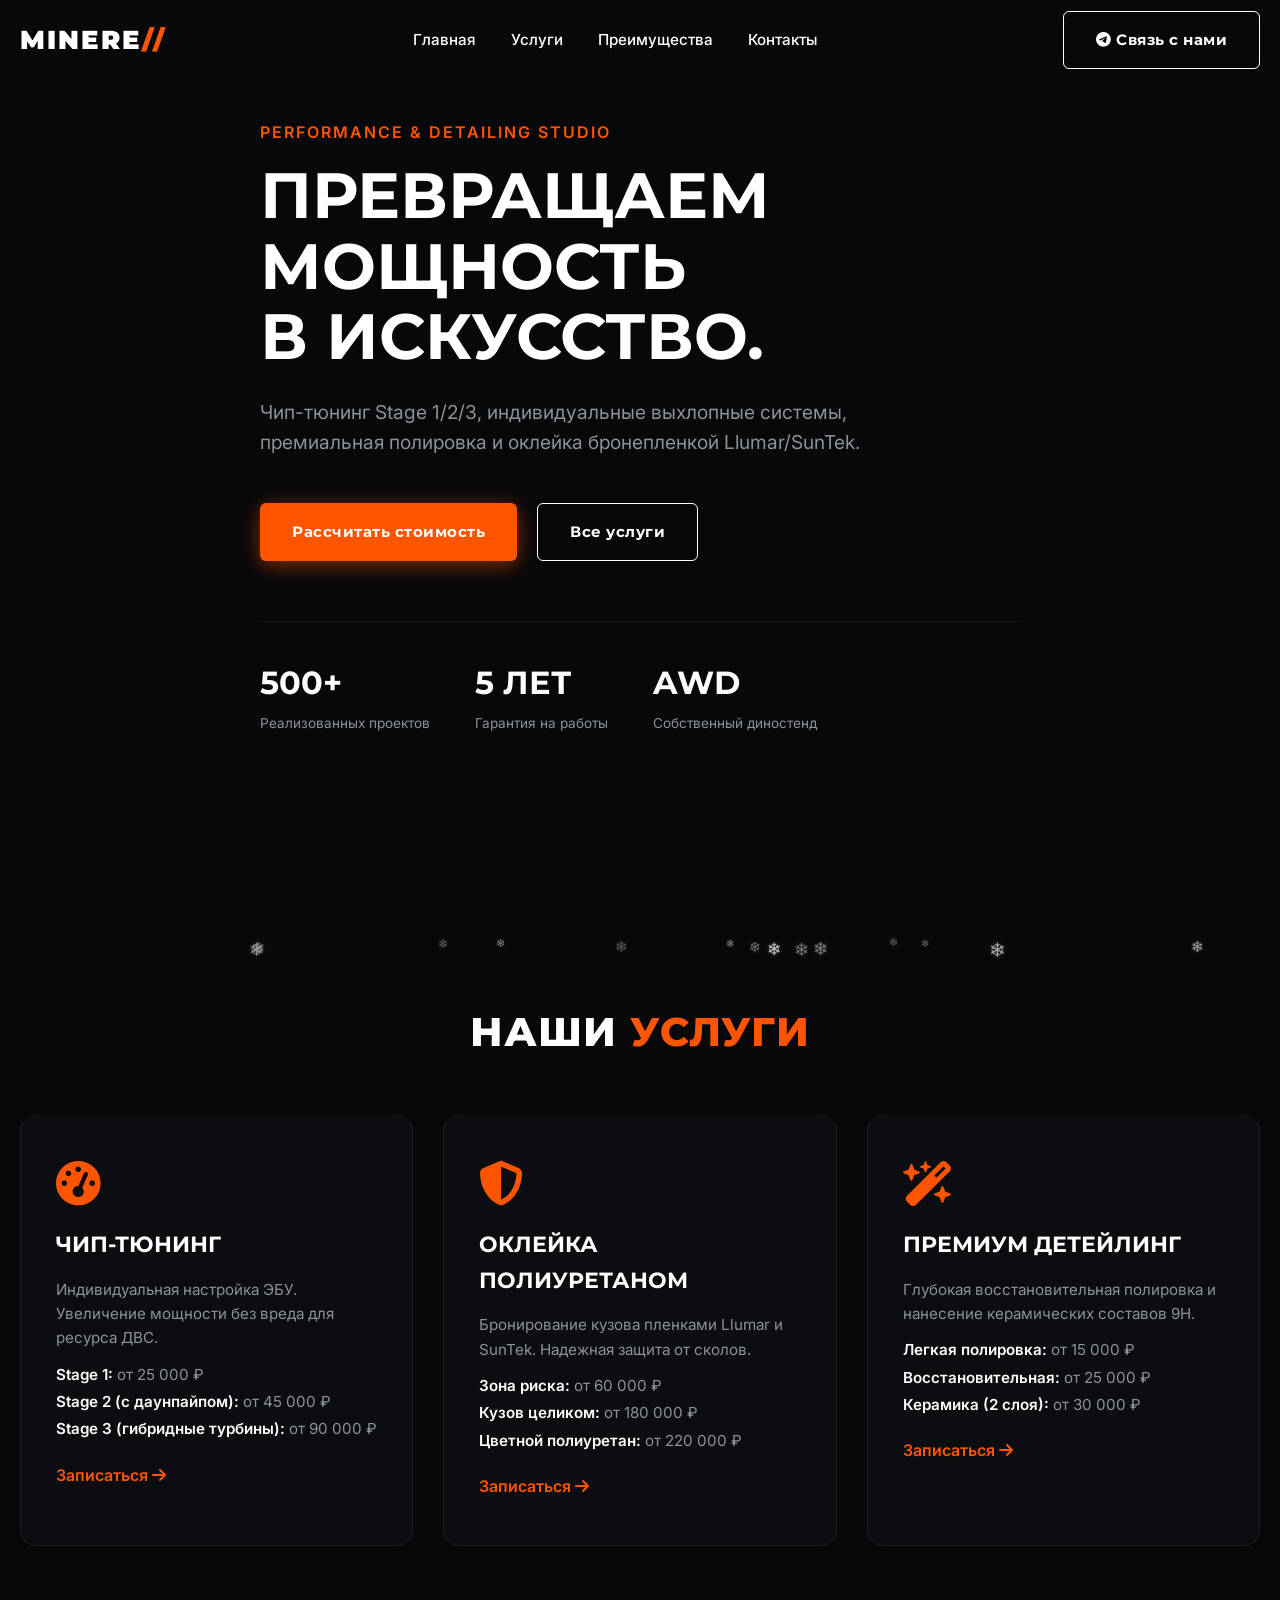
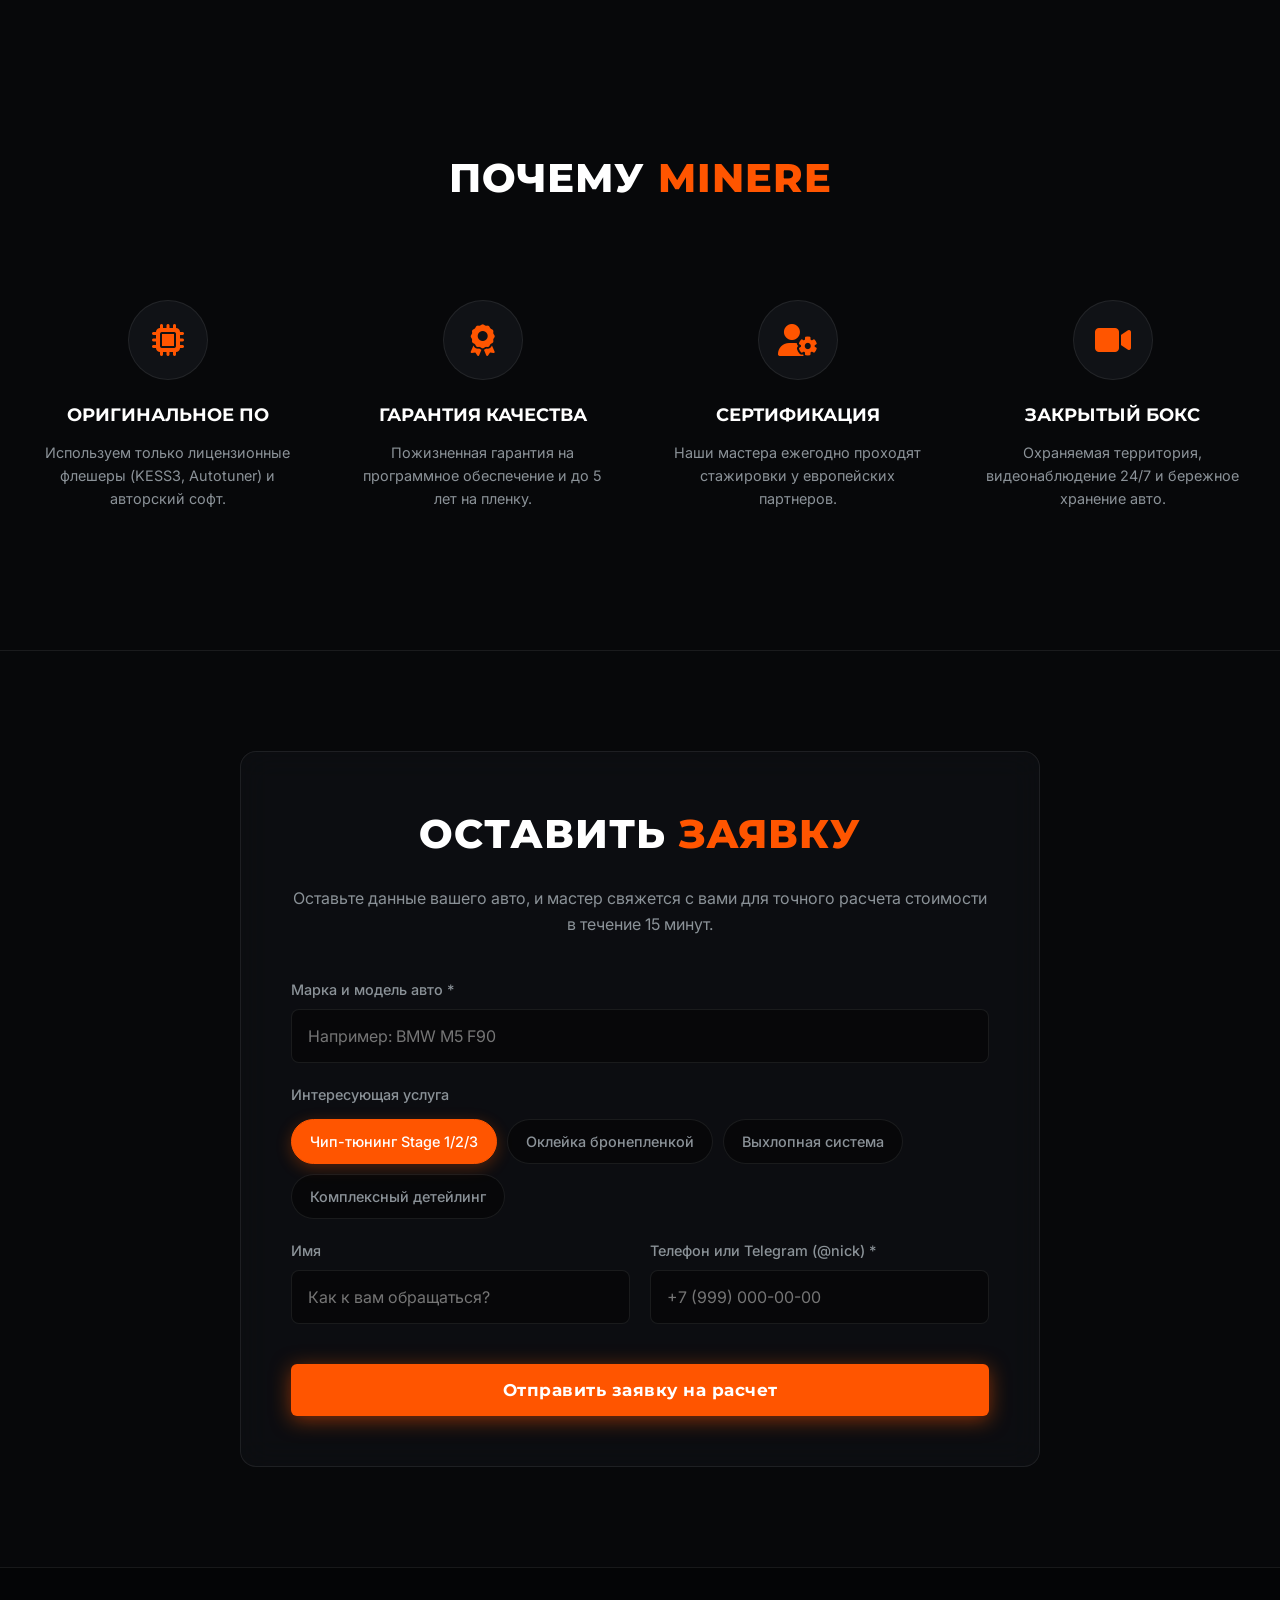
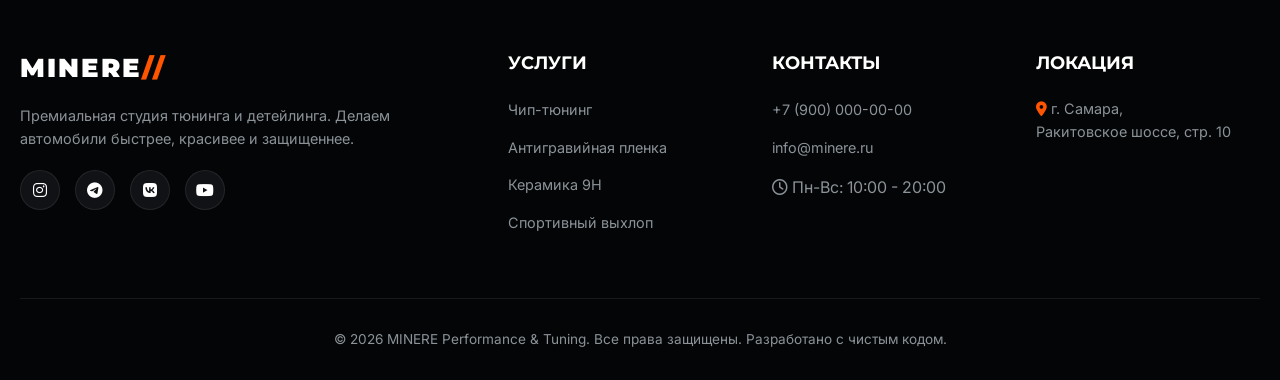
==== index.html @ 82150773 "Add files via upload" ====
<!DOCTYPE html>
<html lang="ru">
<head>
    <meta charset="UTF-8">
    <meta name="viewport" content="width=device-width, initial-scale=1.0">
    <title>MINERE | Performance & Tuning</title>
    
    <link rel="preconnect" href="https://fonts.googleapis.com">
    <link rel="preconnect" href="https://fonts.gstatic.com" crossorigin>
    <link href="https://fonts.googleapis.com/css2?family=Inter:wght@300;400;500;600&family=Montserrat:wght@700;800;900&display=swap" rel="stylesheet">
    <link rel="stylesheet" href="https://cdnjs.cloudflare.com/ajax/libs/font-awesome/6.4.0/css/all.min.css">
    
    <link rel="stylesheet" href="style.css">
</head>
<body>

    <header id="header">
        <div class="container nav-container">
            <a href="osnova.html" class="logo">MINERE<span>//</span></a>
            <nav>
                <ul class="nav-links" id="nav-links">
    <li><a href="osnova.html">Главная</a></li>
    <li><a href="services.html">Услуги</a></li>
    <li><a href="advantages.html">Преимущества</a></li>
    <li><a href="contacts.html">Контакты</a></li>
</ul>
            </nav>
            <div class="header-actions">
                <a href="#booking" class="btn btn-outline"><i class="fa-brands fa-telegram"></i> &nbsp;Связь с нами</a>
                <i class="fa-solid fa-bars burger-menu" id="burger-menu"></i>
            </div>
        </div>
    </header>

    <main>
        <section class="hero" id="hero">
            <div class="container hero-content">
                <span class="hero-subtitle reveal">Performance & Detailing Studio</span>
                <h1 class="reveal" style="transition-delay: 0.1s;">Превращаем мощность<br>в <span>искусство</span>.</h1>
                <p class="reveal" style="transition-delay: 0.2s;">Чип-тюнинг Stage 1/2/3, индивидуальные выхлопные системы, премиальная полировка и оклейка бронепленкой Llumar/SunTek.</p>
                
                <div class="hero-buttons reveal" style="transition-delay: 0.3s;">
                    <a href="#booking" class="btn btn-primary">Рассчитать стоимость</a>
                    <a href="services.html" class="btn btn-outline">Все услуги</a>
                </div>

                <div class="hero-stats reveal" style="transition-delay: 0.4s;">
                    <div class="stat-item">
                        <h4>500+</h4>
                        <p>Реализованных проектов</p>
                    </div>
                    <div class="stat-item">
                        <h4>5 лет</h4>
                        <p>Гарантия на работы</p>
                    </div>
                    <div class="stat-item">
                        <h4>AWD</h4>
                        <p>Собственный диностенд</p>
                    </div>
                </div>
            </div>
        </section>

        <section class="section-padding" id="services">
            <div class="container">
                <h2 class="section-title reveal">Наши <span>Услуги</span></h2>
                
                <div class="services-grid">
                    <div class="service-card glass reveal">
                        <i class="fa-solid fa-gauge-high service-icon"></i>
                        <h3>Чип-Тюнинг</h3>
                        <p style="margin-bottom: 10px;">Индивидуальная настройка ЭБУ. Увеличение мощности без вреда для ресурса ДВС.</p>
                        <ul class="price-list">
                            <li><span>Stage 1:</span> от 25 000 ₽</li>
                            <li><span>Stage 2 (с даунпайпом):</span> от 45 000 ₽</li>
                            <li><span>Stage 3 (гибридные турбины):</span> от 90 000 ₽</li>
                        </ul>
                        <a href="#booking" class="service-link">Записаться <i class="fa-solid fa-arrow-right"></i></a>
                    </div>
                    
                    <div class="service-card glass reveal" style="transition-delay: 0.1s;">
                        <i class="fa-solid fa-shield-halved service-icon"></i>
                        <h3>Оклейка Полиуретаном</h3>
                        <p style="margin-bottom: 10px;">Бронирование кузова пленками Llumar и SunTek. Надежная защита от сколов.</p>
                        <ul class="price-list">
                            <li><span>Зона риска:</span> от 60 000 ₽</li>
                            <li><span>Кузов целиком:</span> от 180 000 ₽</li>
                            <li><span>Цветной полиуретан:</span> от 220 000 ₽</li>
                        </ul>
                        <a href="#booking" class="service-link">Записаться <i class="fa-solid fa-arrow-right"></i></a>
                    </div>

                    <div class="service-card glass reveal" style="transition-delay: 0.2s;">
                        <i class="fa-solid fa-wand-magic-sparkles service-icon"></i>
                        <h3>Премиум Детейлинг</h3>
                        <p style="margin-bottom: 10px;">Глубокая восстановительная полировка и нанесение керамических составов 9H.</p>
                        <ul class="price-list">
                            <li><span>Легкая полировка:</span> от 15 000 ₽</li>
                            <li><span>Восстановительная:</span> от 25 000 ₽</li>
                            <li><span>Керамика (2 слоя):</span> от 30 000 ₽</li>
                        </ul>
                        <a href="#booking" class="service-link">Записаться <i class="fa-solid fa-arrow-right"></i></a>
                    </div>
                </div>
            </div>
        </section>

        <section class="section-padding" id="advantages">
            <div class="container">
                <h2 class="section-title reveal">Почему <span>MINERE</span></h2>
                
                <div class="advantages-grid">
                    <div class="adv-card reveal">
                        <div class="adv-icon-wrap"><i class="fa-solid fa-microchip"></i></div>
                        <h4>Оригинальное ПО</h4>
                        <p>Используем только лицензионные флешеры (KESS3, Autotuner) и авторский софт.</p>
                    </div>
                    <div class="adv-card reveal" style="transition-delay: 0.1s;">
                        <div class="adv-icon-wrap"><i class="fa-solid fa-award"></i></div>
                        <h4>Гарантия Качества</h4>
                        <p>Пожизненная гарантия на программное обеспечение и до 5 лет на пленку.</p>
                    </div>
                    <div class="adv-card reveal" style="transition-delay: 0.2s;">
                        <div class="adv-icon-wrap"><i class="fa-solid fa-user-gear"></i></div>
                        <h4>Сертификация</h4>
                        <p>Наши мастера ежегодно проходят стажировки у европейских партнеров.</p>
                    </div>
                    <div class="adv-card reveal" style="transition-delay: 0.3s;">
                        <div class="adv-icon-wrap"><i class="fa-solid fa-video"></i></div>
                        <h4>Закрытый Бокс</h4>
                        <p>Охраняемая территория, видеонаблюдение 24/7 и бережное хранение авто.</p>
                    </div>
                </div>
            </div>
        </section>

        <!-- ФОРМА С ИНТЕГРАЦИЕЙ ТГ -->
        <section class="section-padding form-section" id="booking">
            <div class="container">
                <div class="form-wrapper glass reveal">
                    <h2 class="section-title" style="margin-bottom: 20px;">Оставить <span>Заявку</span></h2>
                    <p style="text-align: center; color: var(--text-muted); margin-bottom: 40px;">Оставьте данные вашего авто, и мастер свяжется с вами для точного расчета стоимости в течение 15 минут.</p>
                    
                    <form id="lead-form">
                        <div class="form-grid">
                            <div class="form-group full">
                                <label for="car">Марка и модель авто *</label>
                                <input type="text" id="car" class="form-control" placeholder="Например: BMW M5 F90" required>
                            </div>
                            
                            <div class="form-group full">
                                <label>Интересующая услуга</label>
                                <div class="chips-wrapper">
                                    <label class="chip-label">
                                        <input type="radio" name="service" value="Stage 1/2/3 Чип-тюнинг" checked>
                                        <span class="chip-text">Чип-тюнинг Stage 1/2/3</span>
                                    </label>
                                    <label class="chip-label">
                                        <input type="radio" name="service" value="Оклейка бронепленкой">
                                        <span class="chip-text">Оклейка бронепленкой</span>
                                    </label>
                                    <label class="chip-label">
                                        <input type="radio" name="service" value="Выхлопная система">
                                        <span class="chip-text">Выхлопная система</span>
                                    </label>
                                    <label class="chip-label">
                                        <input type="radio" name="service" value="Комплексный детейлинг">
                                        <span class="chip-text">Комплексный детейлинг</span>
                                    </label>
                                </div>
                            </div>

                            <div class="form-group">
                                <label for="client_name">Имя</label>
                                <input type="text" id="client_name" class="form-control" placeholder="Как к вам обращаться?">
                            </div>

                            <div class="form-group">
                                <label for="contact">Телефон или Telegram (@nick) *</label>
                                <input type="text" id="contact" class="form-control" placeholder="+7 (999) 000-00-00" required>
                            </div>
                        </div>
                        
                        <button type="submit" class="btn btn-primary btn-submit" id="submit-btn">Отправить заявку на расчет</button>
                        
                        <div class="form-success" id="form-success">
                            <i class="fa-solid fa-circle-check"></i> Заявка принята! Мы свяжемся с вами в течение 15 минут.
                        </div>
                        <div class="form-error" id="form-error">
                            <i class="fa-solid fa-triangle-exclamation"></i> Ошибка сети. Попробуйте еще раз.
                        </div>
                    </form>
                </div>
            </div>
        </section>
    </main>

    <footer id="footer">
        <div class="container">
            <div class="footer-grid">
                <div class="footer-col">
                    <a href="osnova.html" class="logo">MINERE<span>//</span></a>
                    <p>Премиальная студия тюнинга и детейлинга. Делаем автомобили быстрее, красивее и защищеннее.</p>
                    <div class="social-links">
                        <a href="#"><i class="fa-brands fa-instagram"></i></a>
                        <a href="#"><i class="fa-brands fa-telegram"></i></a>
                        <a href="#"><i class="fa-brands fa-vk"></i></a>
                        <a href="#"><i class="fa-brands fa-youtube"></i></a>
                    </div>
                </div>
                
                <div class="footer-col">
                    <h4>Услуги</h4>
                    <ul class="footer-links">
                        <li><a href="services.html">Чип-тюнинг</a></li>
                        <li><a href="services.html">Антигравийная пленка</a></li>
                        <li><a href="services.html">Керамика 9H</a></li>
                        <li><a href="services.html">Спортивный выхлоп</a></li>
                    </ul>
                </div>
                
                <div class="footer-col">
                    <h4>Контакты</h4>
                    <ul class="footer-links">
                        <li><a href="tel:+79000000000">+7 (900) 000-00-00</a></li>
                        <li><a href="mailto:info@minere.ru">info@minere.ru</a></li>
                        <li style="color: var(--text-muted); margin-top: 15px;"><i class="fa-regular fa-clock"></i> Пн-Вс: 10:00 - 20:00</li>
                    </ul>
                </div>

                <div class="footer-col">
                    <h4>Локация</h4>
                    <p><i class="fa-solid fa-location-dot" style="color: var(--accent);"></i> г. Самара,<br>Ракитовское шоссе, стр. 10</p>
                </div>
            </div>
            
            <div class="footer-bottom">
                <p>&copy; 2026 MINERE Performance & Tuning. Все права защищены. Разработано с чистым кодом.</p>
            </div>
        </div>
    </footer>

    <script src="script.js"></script>
</body>
</html>
---- style.css ----
/* =========================================
   1. ПЕРЕМЕННЫЕ И БАЗА
   ========================================= */
:root {
    --bg-main: #07080a;
    --bg-card: rgba(15, 17, 21, 0.7);
    --bg-solid: #101216;
    --accent: #ff5500;
    --accent-glow: rgba(255, 85, 0, 0.5);
    --text-light: #ffffff;
    --text-muted: #8b9298;
    --border-glass: rgba(255, 255, 255, 0.08);
    --transition: all 0.3s cubic-bezier(0.25, 0.8, 0.25, 1);
    --radius: 16px;
}

* { margin: 0; padding: 0; box-sizing: border-box; }
html { scroll-behavior: smooth; overflow-x: hidden; }
body {
    font-family: 'Inter', sans-serif;
    background-color: var(--bg-main);
    color: var(--text-light);
    line-height: 1.6;
    overflow-x: hidden;
    position: relative;
}
h1, h2, h3, h4 { font-family: 'Montserrat', sans-serif; text-transform: uppercase; }
a { text-decoration: none; color: inherit; }
ul { list-style: none; }

.container { width: 100%; max-width: 1280px; margin: 0 auto; padding: 0 20px; }
.section-padding { padding: 100px 0; }
.section-title { text-align: center; font-size: 2.5rem; margin-bottom: 50px; font-weight: 800; letter-spacing: 1px; }
.section-title span { color: var(--accent); }
.glass { background: var(--bg-card); backdrop-filter: blur(16px); -webkit-backdrop-filter: blur(16px); border: 1px solid var(--border-glass); border-radius: var(--radius); }

/* =========================================
   2. КНОПКИ
   ========================================= */
.btn {
    display: inline-flex; align-items: center; justify-content: center; padding: 16px 32px;
    font-family: 'Montserrat', sans-serif; font-weight: 700; font-size: 0.95rem;
    border-radius: 6px; cursor: pointer; transition: var(--transition); border: none; letter-spacing: 0.5px; position: relative; z-index: 10;
}
.btn-primary { background-color: var(--accent); color: #fff; box-shadow: 0 4px 20px var(--accent-glow); }
.btn-primary:hover:not(:disabled) { transform: translateY(-2px); box-shadow: 0 8px 25px var(--accent-glow); background-color: #ff6a22; }
.btn-primary:disabled { background: #444; color: #888; cursor: not-allowed; box-shadow: none; transform: none; }
.btn-outline { background: transparent; border: 1px solid var(--text-light); color: var(--text-light); }
.btn-outline:hover { background: rgba(255, 255, 255, 0.1); transform: translateY(-2px); }

/* =========================================
   3. АНИМАЦИИ И СНЕГ
   ========================================= */
.reveal { opacity: 0; transform: translateY(40px); transition: all 0.8s ease-out; }
.reveal.active { opacity: 1; transform: translateY(0); }
.snowflake {
    position: fixed; top: -10px; color: #ffffff; user-select: none; z-index: 9999;
    pointer-events: none; animation: fall linear forwards; text-shadow: 0 0 5px rgba(255, 255, 255, 0.4);
}
@keyframes fall { to { transform: translateY(105vh) rotate(360deg); } }

/* =========================================
   4. ШАПКА
   ========================================= */
header { position: fixed; top: 0; left: 0; width: 100%; z-index: 1000; transition: var(--transition); border-bottom: 1px solid transparent; }
header.scrolled { background: rgba(7, 8, 10, 0.95); backdrop-filter: blur(12px); border-bottom: 1px solid var(--border-glass); padding: 5px 0; }
.nav-container { display: flex; justify-content: space-between; align-items: center; height: 80px; transition: height 0.3s ease; }
header.scrolled .nav-container { height: 65px; }
.logo { font-family: 'Montserrat', sans-serif; font-size: 1.6rem; font-weight: 900; letter-spacing: 2px; }
.logo span { color: var(--accent); }
.nav-links { display: flex; gap: 35px; }
.nav-links a { font-size: 0.95rem; font-weight: 500; transition: color 0.3s ease; }
.nav-links a:hover { color: var(--accent); }
.header-actions { display: flex; align-items: center; gap: 20px; }
.burger-menu { display: none; font-size: 1.6rem; cursor: pointer; color: var(--text-light); }

/* =========================================
   5. ГЛАВНЫЙ ЭКРАН
   ========================================= */
.hero { position: relative; height: 100vh; min-height: 750px; display: flex; align-items: center; background: url('https://images.unsplash.com/photo-1503376780353-7e6692767b70?auto=format&fit=crop&w=1920&q=80') center/cover no-repeat; }
.hero::before { content: ''; position: absolute; top: 0; left: 0; width: 100%; height: 100%; background: linear-gradient(90deg, rgba(7,8,10,0.95) 0%, rgba(7,8,10,0.7) 50%, rgba(7,8,10,0.35) 100%); }
.hero-content { position: relative; z-index: 2; max-width: 800px; }
.hero-subtitle { color: var(--accent); font-weight: 600; letter-spacing: 2px; text-transform: uppercase; margin-bottom: 15px; display: block; }
.hero h1 { font-size: 4rem; line-height: 1.1; margin-bottom: 25px; }
.hero p { font-size: 1.2rem; color: var(--text-muted); margin-bottom: 45px; max-width: 600px; }
.hero-buttons { display: flex; gap: 20px; margin-bottom: 60px; }
.hero-stats { display: flex; gap: 45px; border-top: 1px solid var(--border-glass); padding-top: 35px; }
.stat-item h4 { font-size: 2rem; color: var(--text-light); margin-bottom: 5px; }
.stat-item p { font-size: 0.85rem; color: var(--text-muted); }

/* =========================================
   6. УСЛУГИ
   ========================================= */
.services-grid { display: grid; grid-template-columns: repeat(auto-fit, minmax(320px, 1fr)); gap: 30px; }
.service-card { padding: 45px 35px; transition: var(--transition); border-top: 3px solid transparent; }
.service-card:hover { transform: translateY(-10px); border-top-color: var(--accent); background: rgba(30, 34, 43, 0.85); }
.service-icon { font-size: 2.8rem; color: var(--accent); margin-bottom: 20px; display: inline-block; }
.service-card h3 { font-size: 1.4rem; margin-bottom: 15px; }
.service-card p { color: var(--text-muted); font-size: 0.95rem; }
.price-list { margin-bottom: 20px; color: var(--text-muted); font-size: 0.95rem; line-height: 1.8; }
.price-list span { color: var(--text-light); font-weight: 600; }
.service-link { color: var(--accent); font-weight: 600; transition: var(--transition); }
.service-link:hover { color: #ff6a22; }

/* =========================================
   7. ПРЕИМУЩЕСТВА
   ========================================= */
.advantages-grid { display: grid; grid-template-columns: repeat(4, 1fr); gap: 20px; }
.adv-card { text-align: center; padding: 40px 20px; }
.adv-icon-wrap { width: 80px; height: 80px; background: var(--bg-solid); border: 1px solid var(--border-glass); border-radius: 50%; display: flex; align-items: center; justify-content: center; margin: 0 auto 20px; font-size: 2rem; color: var(--accent); transition: var(--transition); }
.adv-card:hover .adv-icon-wrap { background: var(--accent); color: #fff; transform: scale(1.1); }
.adv-card h4 { font-size: 1.15rem; margin-bottom: 12px; }
.adv-card p { font-size: 0.9rem; color: var(--text-muted); }

/* =========================================
   8. ФОРМА ЗАЯВКИ С ЧИПАМИ УСЛУГ
   ========================================= */
.form-section { position: relative; border-top: 1px solid var(--border-glass); }
.form-wrapper { position: relative; z-index: 2; max-width: 800px; margin: 0 auto; padding: 50px; }
.form-grid { display: grid; grid-template-columns: 1fr 1fr; gap: 20px; margin-bottom: 25px; }
.form-group { display: flex; flex-direction: column; gap: 8px; }
.form-group.full { grid-column: 1 / -1; }
.form-group label { font-size: 0.9rem; color: var(--text-muted); font-weight: 500; }

.form-control {
    background: rgba(0, 0, 0, 0.4); border: 1px solid var(--border-glass); padding: 16px;
    border-radius: 8px; color: var(--text-light); font-family: inherit; font-size: 1rem; transition: var(--transition);
}
.form-control:focus { outline: none; border-color: var(--accent); box-shadow: 0 0 12px rgba(255, 85, 0, 0.2); }

/* Чипы выбора услуг */
.chips-wrapper { display: flex; flex-wrap: wrap; gap: 10px; margin-top: 5px; }
.chip-label { cursor: pointer; }
.chip-label input { display: none; }
.chip-text {
    display: inline-block; padding: 10px 18px; background: rgba(0, 0, 0, 0.4);
    border: 1px solid var(--border-glass); border-radius: 30px; font-size: 0.9rem;
    color: var(--text-muted); transition: var(--transition); user-select: none;
}
.chip-label input:checked + .chip-text {
    background: var(--accent); border-color: var(--accent); color: #fff;
    box-shadow: 0 4px 15px rgba(255, 85, 0, 0.3);
}

.btn-submit { width: 100%; margin-top: 15px; font-size: 1.05rem; }

/* Уведомления */
.form-success, .form-error { display: none; padding: 15px; border-radius: 8px; text-align: center; margin-top: 20px; font-weight: 600; }
.form-success { background: rgba(46, 213, 115, 0.1); border: 1px solid #2ed573; color: #2ed573; }
.form-error { background: rgba(255, 71, 87, 0.1); border: 1px solid #ff4757; color: #ff4757; }

/* =========================================
   9. ПОДВАЛ (FOOTER)
   ========================================= */
footer { background: #040506; padding: 80px 0 30px; border-top: 1px solid var(--border-glass); }
.footer-grid { display: grid; grid-template-columns: 2fr 1fr 1fr 1fr; gap: 40px; margin-bottom: 50px; }
.footer-col p { color: var(--text-muted); margin-top: 15px; font-size: 0.9rem; }
.footer-col h4 { margin-bottom: 20px; font-size: 1.15rem; }
.footer-links li { margin-bottom: 12px; }
.footer-links a { color: var(--text-muted); transition: color 0.3s; font-size: 0.9rem; }
.footer-links a:hover { color: var(--accent); }
.social-links { display: flex; gap: 15px; margin-top: 20px; }
.social-links a { width: 40px; height: 40px; border-radius: 50%; background: var(--bg-solid); border: 1px solid var(--border-glass); display: flex; align-items: center; justify-content: center; color: var(--text-light); transition: var(--transition); }
.social-links a:hover { background: var(--accent); transform: translateY(-3px); }
.footer-bottom { text-align: center; padding-top: 30px; border-top: 1px solid var(--border-glass); color: var(--text-muted); font-size: 0.85rem; }

/* =========================================
   10. МОБИЛЬНАЯ АДАПТАЦИЯ
   ========================================= */
@media (max-width: 1024px) {
    .hero h1 { font-size: 3.2rem; }
    .advantages-grid { grid-template-columns: repeat(2, 1fr); }
    .footer-grid { grid-template-columns: 1fr 1fr; }
}
@media (max-width: 768px) {
    .nav-links, .header-actions .btn { display: none; }
    .burger-menu { display: block; }
    .hero h1 { font-size: 2.3rem; }
    .hero-buttons { flex-direction: column; }
    .hero-stats { flex-direction: column; gap: 20px; border: none; }
    .form-grid { grid-template-columns: 1fr; }
    .form-wrapper { padding: 30px 20px; }
    .footer-grid { grid-template-columns: 1fr; text-align: center; }
    .social-links { justify-content: center; }
}
/* =========================================
   11. СТИЛИ ДЛЯ ВНУТРЕННИХ СТРАНИЦ
   ========================================= */
.inner-page-header {
    padding: 160px 0 30px;
    text-align: center;
}
.inner-page-header h1 {
    font-size: 3rem;
    margin-bottom: 15px;
}
.inner-page-header span {
    color: var(--accent);
}
@media (max-width: 768px) {
    .inner-page-header { padding: 120px 0 20px; }
    .inner-page-header h1 { font-size: 2.2rem; }
}
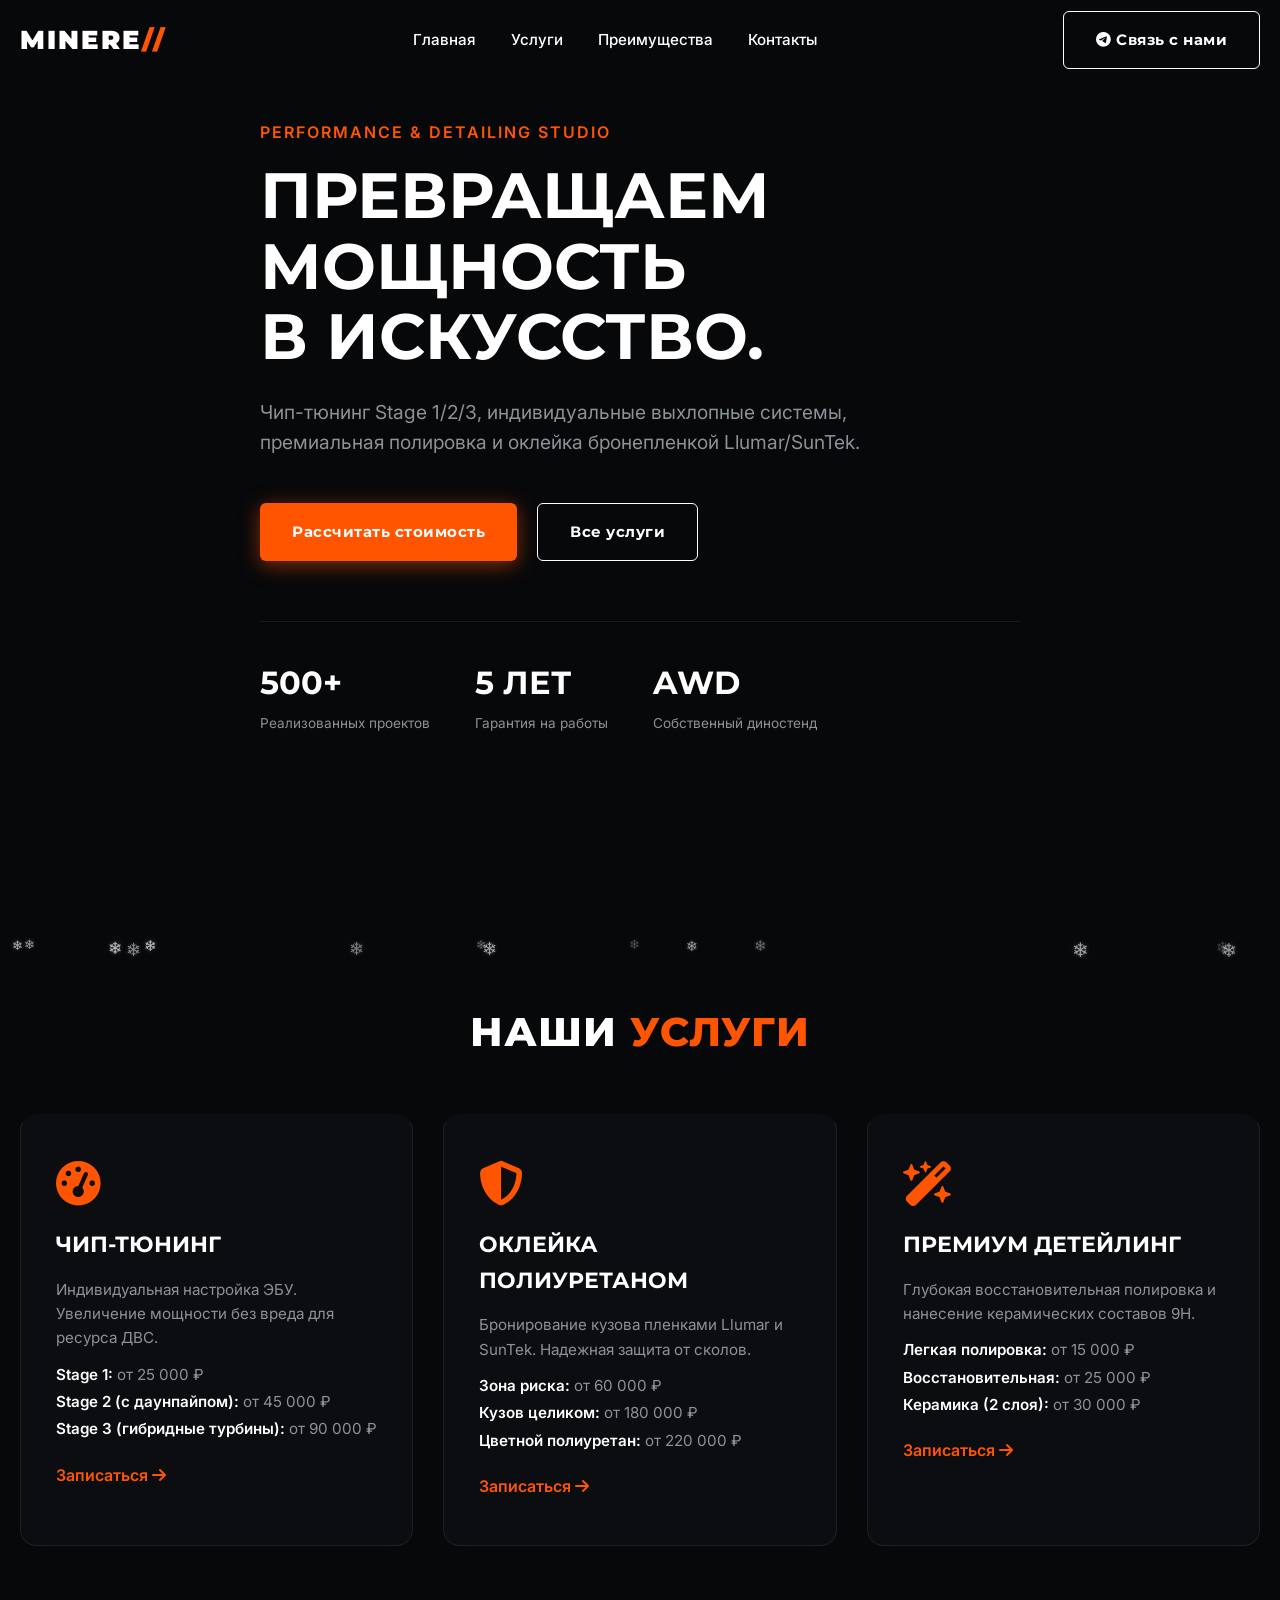
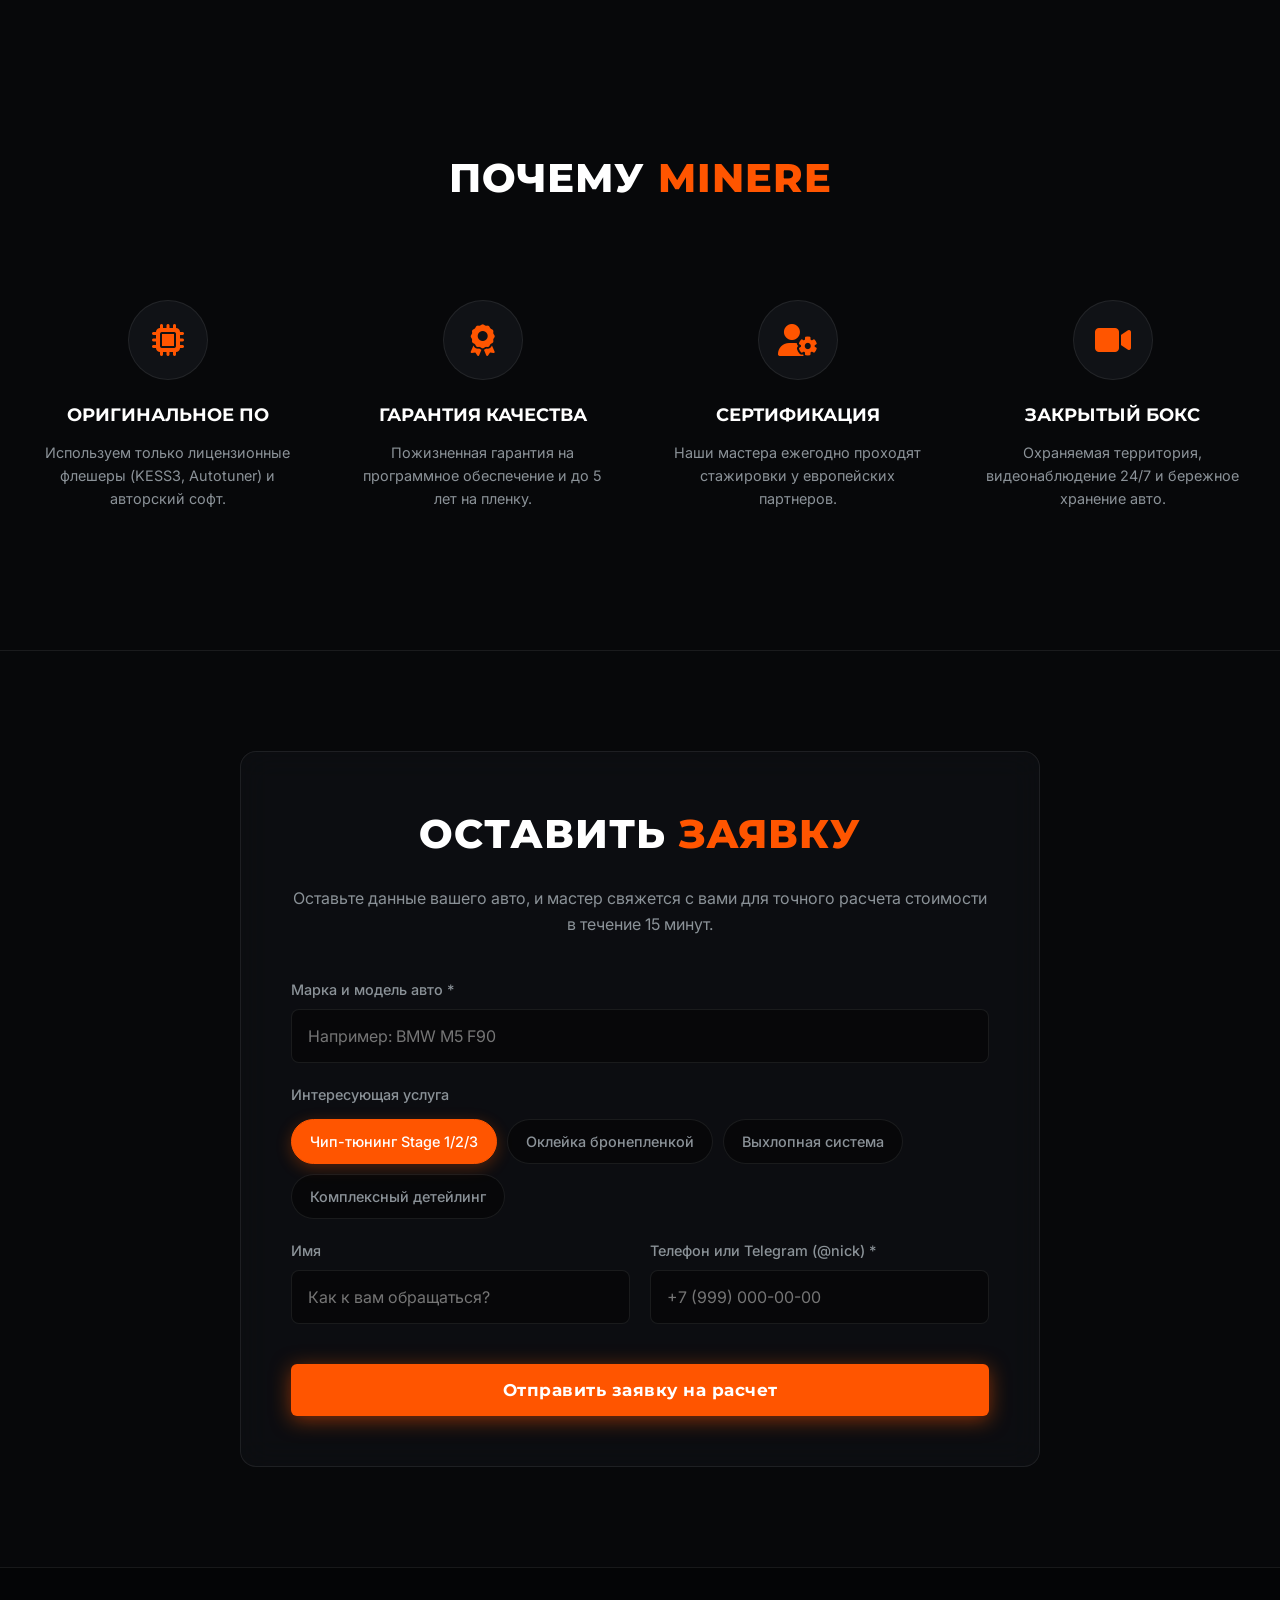
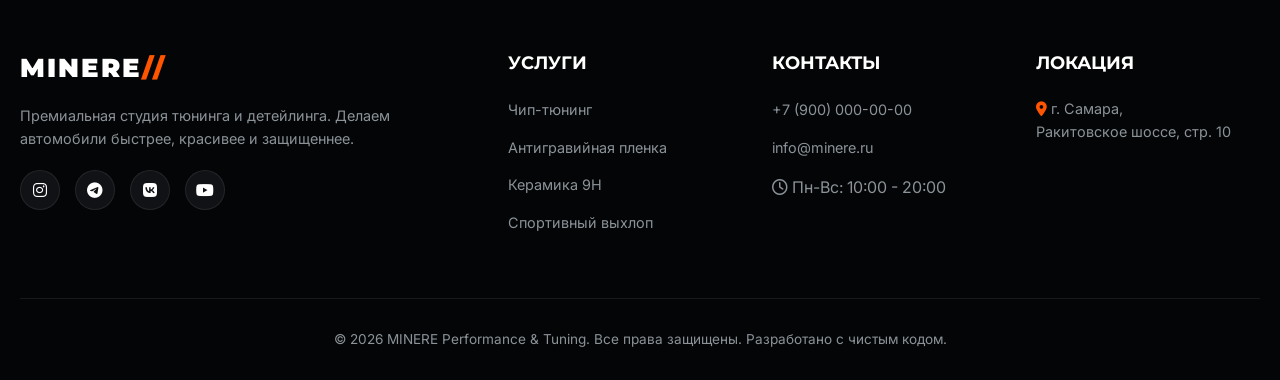
==== commit 53f2d338: "Add files via upload" ====
--- a/index.html
+++ b/index.html
@@ -19,7 +19,7 @@
             <a href="osnova.html" class="logo">MINERE<span>//</span></a>
             <nav>
                 <ul class="nav-links" id="nav-links">
-    <li><a href="osnova.html">Главная</a></li>
+    <li><a href="index.html">Главная</a></li>
     <li><a href="services.html">Услуги</a></li>
     <li><a href="advantages.html">Преимущества</a></li>
     <li><a href="contacts.html">Контакты</a></li>
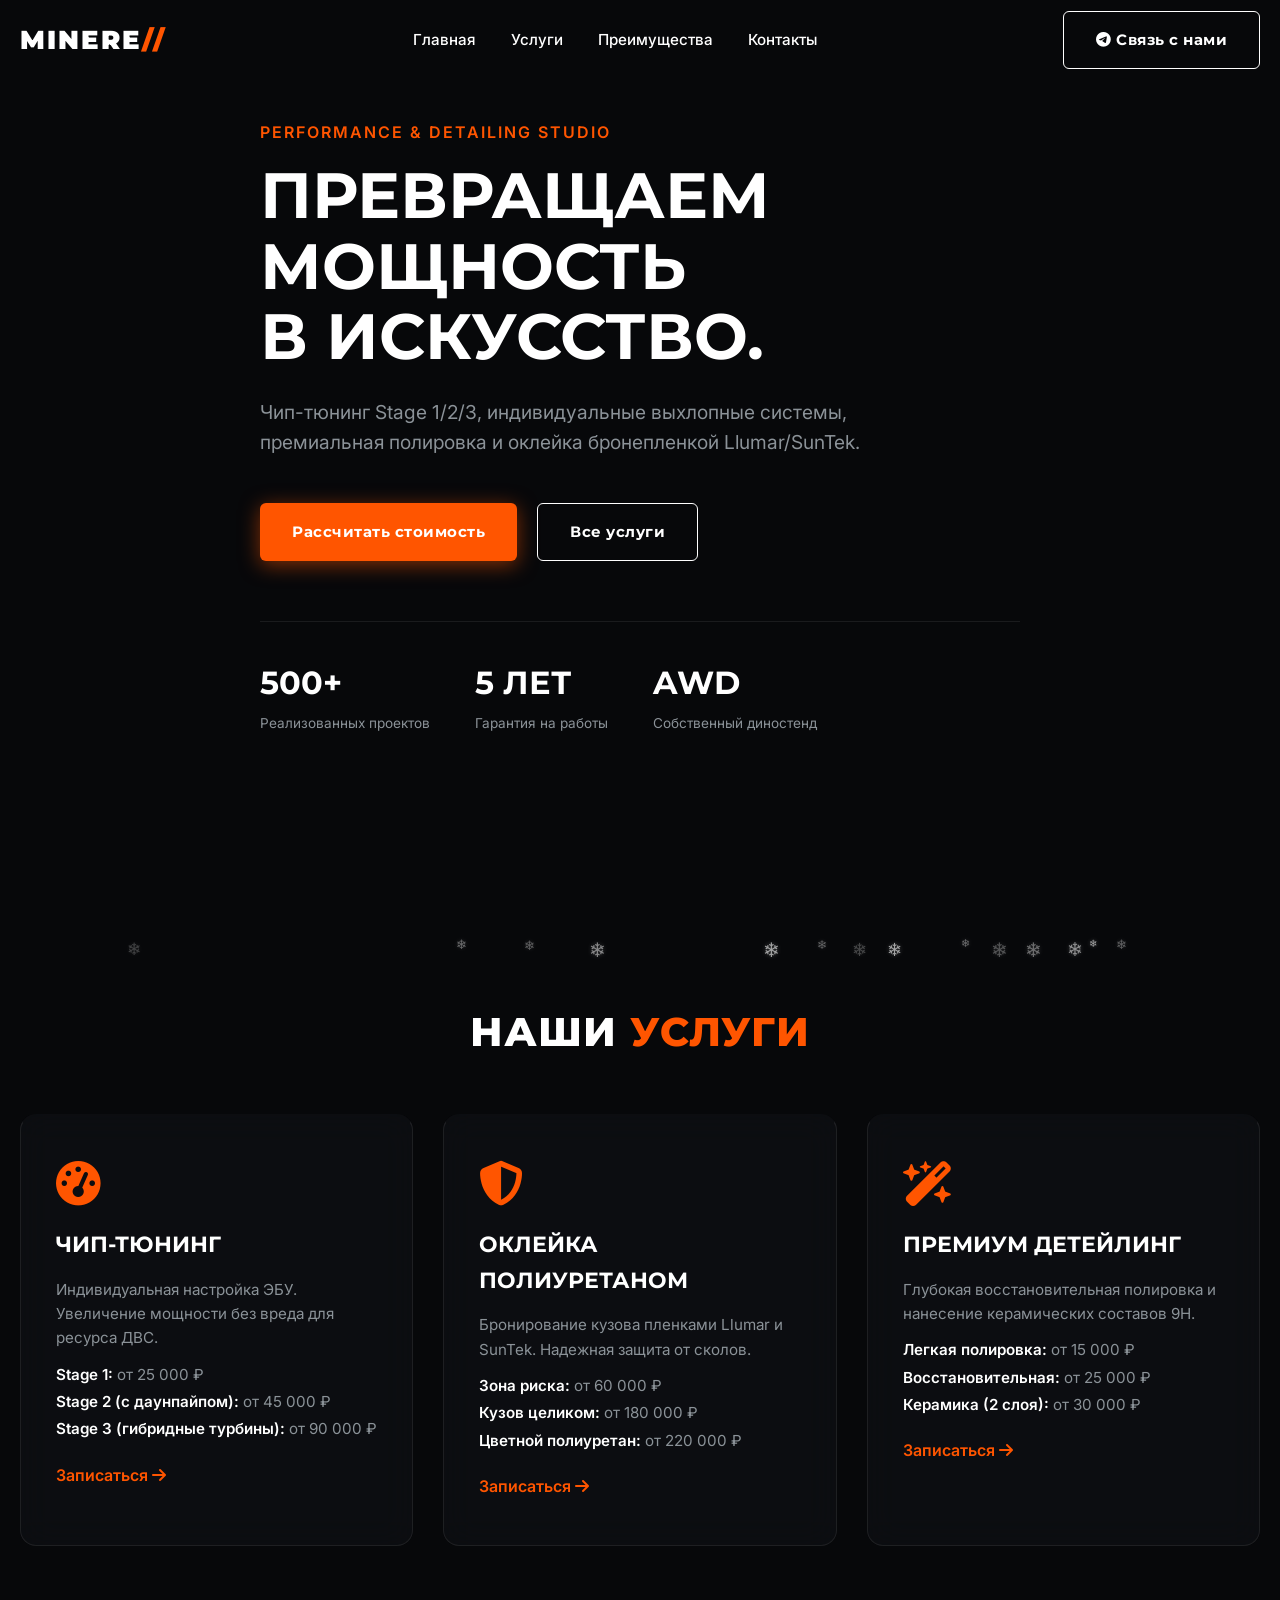
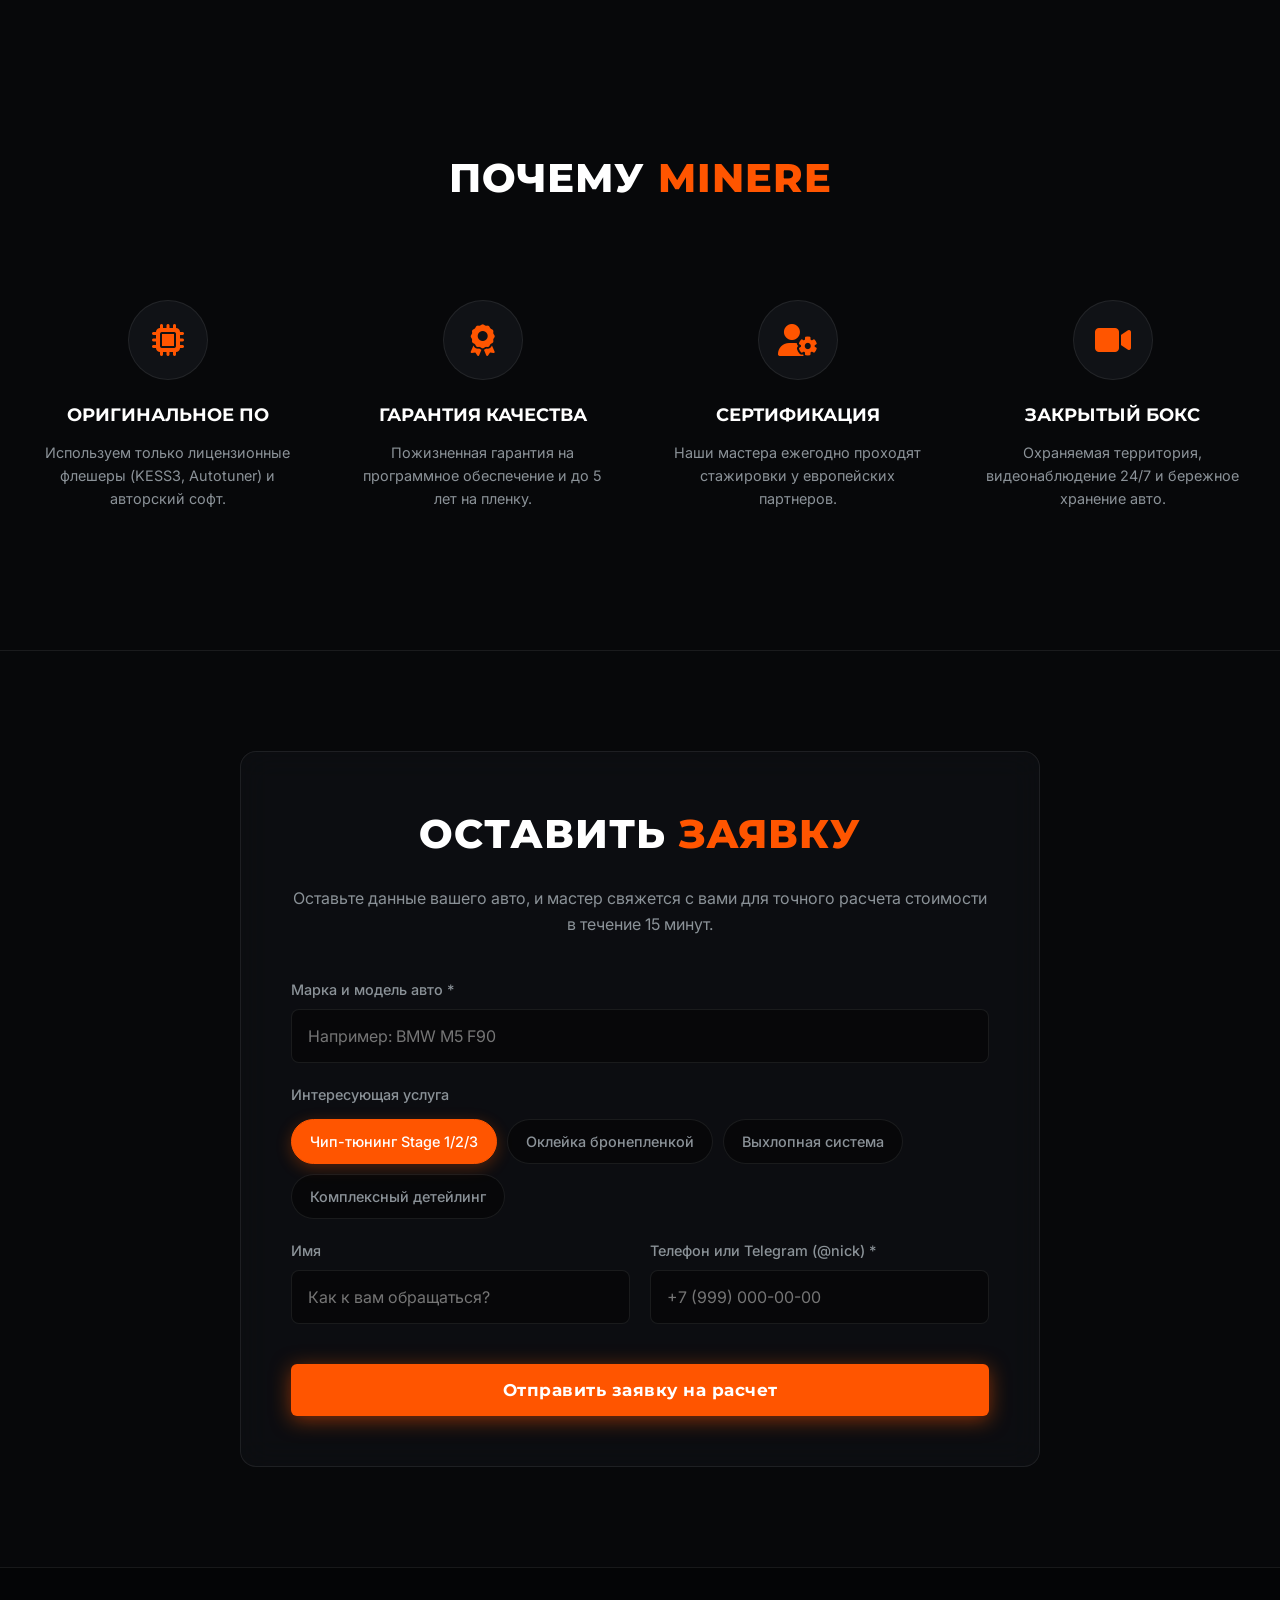
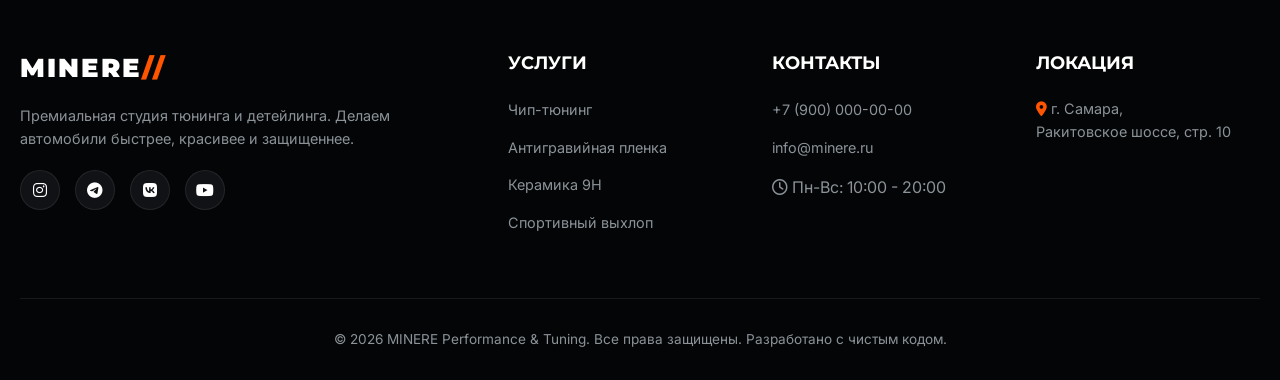
==== commit d581494a: "Add files via upload" ====
--- a/index.html
+++ b/index.html
@@ -9,7 +9,8 @@
     <link rel="preconnect" href="https://fonts.gstatic.com" crossorigin>
     <link href="https://fonts.googleapis.com/css2?family=Inter:wght@300;400;500;600&family=Montserrat:wght@700;800;900&display=swap" rel="stylesheet">
     <link rel="stylesheet" href="https://cdnjs.cloudflare.com/ajax/libs/font-awesome/6.4.0/css/all.min.css">
-    
+    <link rel="icon" type="image/png" href="favicon.png">
+    <link rel="apple-touch-icon" href="favicon.png">
     <link rel="stylesheet" href="style.css">
 </head>
 <body>
--- a/style.css
+++ b/style.css
@@ -165,22 +165,142 @@
 .footer-bottom { text-align: center; padding-top: 30px; border-top: 1px solid var(--border-glass); color: var(--text-muted); font-size: 0.85rem; }
 
 /* =========================================
-   10. МОБИЛЬНАЯ АДАПТАЦИЯ
-   ========================================= */
+   10. МОБИЛЬНАЯ АДАПТАЦИЯ (ПОЛНЫЙ ФИКС)
+   ========================================= */
+
 @media (max-width: 1024px) {
-    .hero h1 { font-size: 3.2rem; }
+    .hero h1 { font-size: 3rem; }
     .advantages-grid { grid-template-columns: repeat(2, 1fr); }
     .footer-grid { grid-template-columns: 1fr 1fr; }
 }
+
 @media (max-width: 768px) {
-    .nav-links, .header-actions .btn { display: none; }
-    .burger-menu { display: block; }
-    .hero h1 { font-size: 2.3rem; }
-    .hero-buttons { flex-direction: column; }
-    .hero-stats { flex-direction: column; gap: 20px; border: none; }
+    /* 1. Отступ и размеры первого экрана */
+    .hero {
+        height: auto;
+        min-height: 100vh;
+        padding-top: 110px; /* Отодвигаем контент из-под шапки */
+        padding-bottom: 60px;
+        align-items: flex-start;
+        @media (max-width: 768px) {
+    /* 1. Карточки преимуществ в 1 колонку */
+    .advantages-grid {
+        grid-template-columns: 1fr !important;
+        gap: 20px;
+    }
+
+    .adv-card {
+        padding: 30px 20px;
+        width: 100%;
+    }
+
+    .adv-card h4 {
+        font-size: 1.2rem;
+        word-break: normal;
+    }
+
+    .adv-card p {
+        font-size: 0.95rem;
+        line-height: 1.5;
+        max-width: 320px;
+        margin: 0 auto; /* Текст ровно по центру */
+    }
+
+    /* 2. Карточки услуг тоже строго в 1 колонку */
+    .services-grid {
+        grid-template-columns: 1fr !important;
+        gap: 20px;
+    }
+
+    /* 3. Защита от любого горизонтального вылета за края экрана */
+    html, body {
+        overflow-x: hidden;
+        max-width: 100vw;
+    }
+}
+    }
+
+    .hero-subtitle {
+        font-size: 0.8rem;
+        margin-bottom: 10px;
+    }
+
+    .hero h1 {
+        font-size: 2rem; /* Оптимальный размер под экран телефона */
+        line-height: 1.2;
+        margin-bottom: 15px;
+    }
+
+    .hero p {
+        font-size: 0.95rem;
+        margin-bottom: 30px;
+    }
+
+    .hero-buttons {
+        flex-direction: column;
+        gap: 12px;
+        margin-bottom: 40px;
+    }
+
+    .hero-buttons .btn {
+        width: 100%; /* Кнопки во всю ширину экрана для удобного тапа */
+        padding: 14px;
+    }
+
+    .hero-stats {
+        flex-direction: column;
+        gap: 15px;
+        border-top: 1px solid var(--border-glass);
+        padding-top: 25px;
+    }
+
+    .stat-item h4 { font-size: 1.6rem; }
+
+    /* 2. Рабочее мобильное выпадающее меню */
+    .header-actions .btn { display: none; }
+    .burger-menu { 
+        display: block; 
+        z-index: 1001; 
+        font-size: 1.5rem;
+    }
+
+    .nav-links {
+        display: flex;
+        flex-direction: column;
+        justify-content: center;
+        align-items: center;
+        gap: 25px;
+        position: fixed;
+        top: 0;
+        left: 0;
+        width: 100%;
+        height: 100vh;
+        background: rgba(7, 8, 10, 0.98);
+        backdrop-filter: blur(20px);
+        -webkit-backdrop-filter: blur(20px);
+        transform: translateY(-100%); /* Прячем вверх */
+        transition: transform 0.4s cubic-bezier(0.25, 0.8, 0.25, 1);
+        z-index: 999;
+    }
+
+    .nav-links.active {
+        transform: translateY(0); /* Плавно выезжает на весь экран при клике */
+    }
+
+    .nav-links a {
+        font-size: 1.3rem;
+        font-weight: 700;
+        font-family: 'Montserrat', sans-serif;
+    }
+
+    /* 3. Сетка и формы */
+    .section-padding { padding: 60px 0; }
+    .section-title { font-size: 1.8rem; margin-bottom: 30px; }
     .form-grid { grid-template-columns: 1fr; }
-    .form-wrapper { padding: 30px 20px; }
-    .footer-grid { grid-template-columns: 1fr; text-align: center; }
+    .form-wrapper { padding: 25px 15px; }
+    .chips-wrapper { justify-content: flex-start; }
+    .chip-text { font-size: 0.8rem; padding: 8px 14px; }
+    .footer-grid { grid-template-columns: 1fr; text-align: center; gap: 30px; }
     .social-links { justify-content: center; }
 }
 /* =========================================
